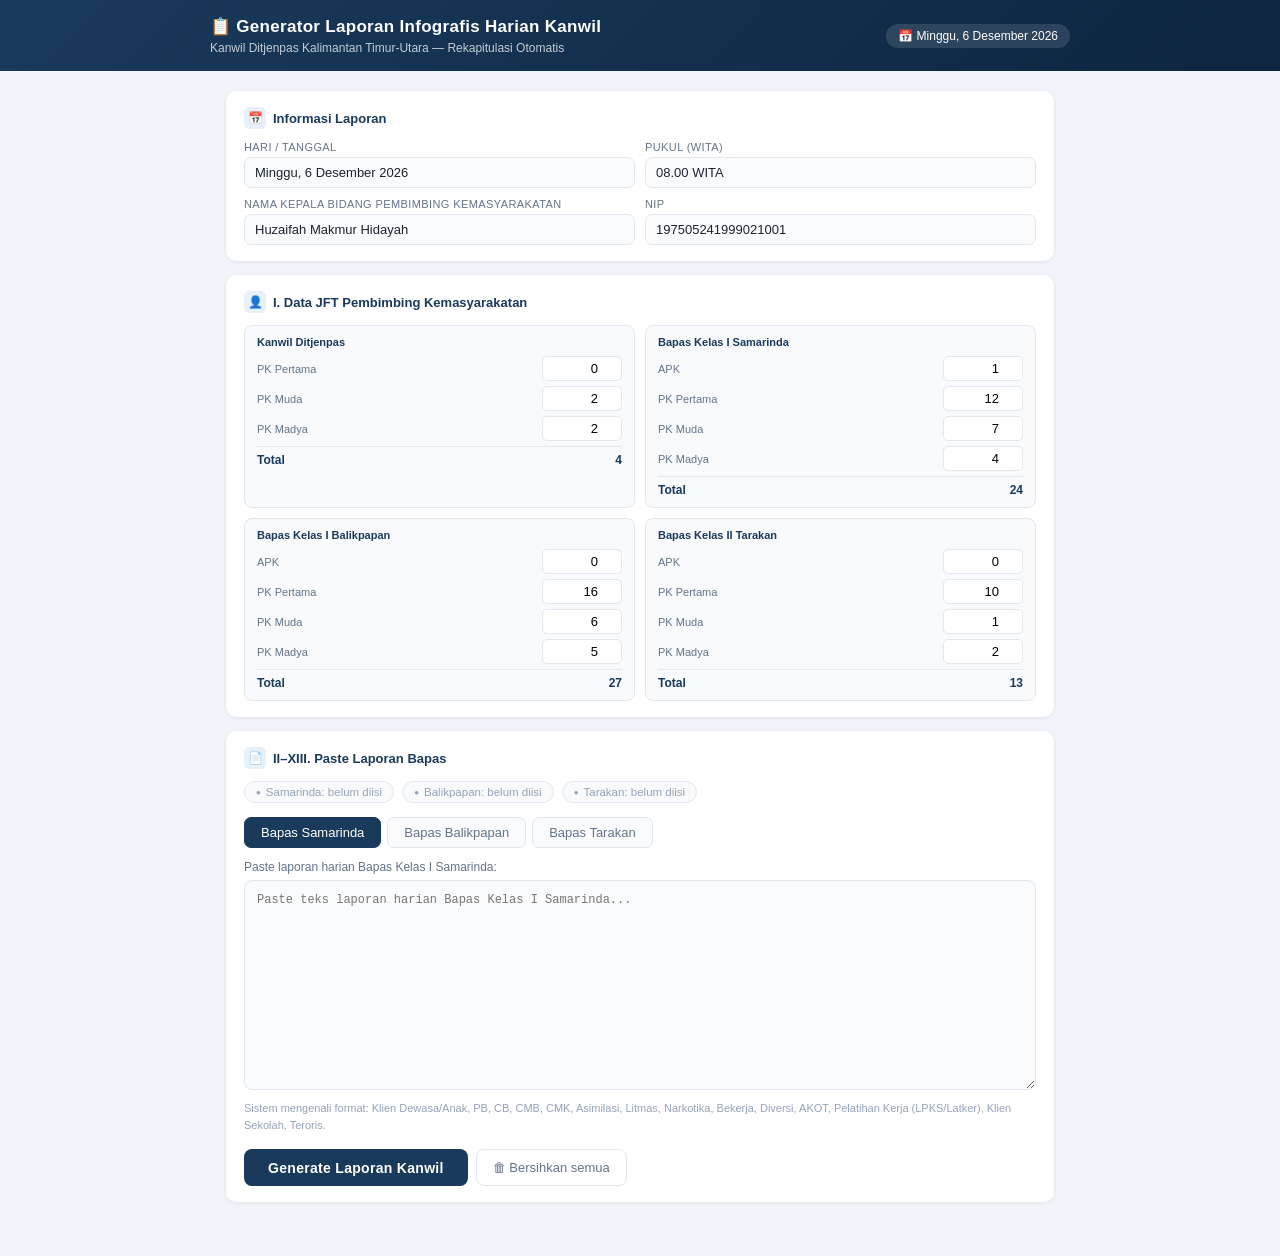
==== index.html @ f443e9ba "Update index.html" ====
<!doctype html>
<html lang="id">
  <head>
    <meta charset="UTF-8" />
    <meta name="viewport" content="width=device-width, initial-scale=1.0" />
    <title>Generator Laporan Infografis Harian Kanwil — Kaltim-Utara</title>
    <link rel="stylesheet" href="style.css" />
  </head>
  <body>
    <div class="header">
      <div class="header-inner">
        <div>
          <h1>📋 Generator Laporan Infografis Harian Kanwil</h1>
          <p>Kanwil Ditjenpas Kalimantan Timur-Utara — Rekapitulasi Otomatis</p>
        </div>
        <div class="header-date" id="header-date">📅 …</div>
      </div>
    </div>

    <div class="container">
      <!-- ===== META INFO ===== -->
      <div class="card">
        <div class="card-title">
          <span class="icon">📅</span> Informasi Laporan
        </div>
        <div class="meta-grid" style="margin-bottom: 10px">
          <div class="field">
            <label>Hari / Tanggal</label>
            <input
              type="text"
              id="meta-hari"
              value=""
              placeholder="Masukkan Hari dan Tanggal Laporan Dibuat"
            />
          </div>
          <div class="field">
            <label>Pukul (WITA)</label>
            <input
              type="text"
              id="meta-pukul"
              value="08.00 WITA"
              placeholder="Masukkan Jam Laporan Dibuat"
            />
          </div>
        </div>
        <div class="meta-grid">
          <div class="field">
            <label>Nama Kepala Bidang Pembimbing Kemasyarakatan</label>
            <input
              type="text"
              id="meta-nama"
              value="Huzaifah Makmur Hidayah"
              placeholder="Masukkan Nama Kepala Bidang Pembimbing Kemasyarakatan"
            />
          </div>
          <div class="field">
            <label>NIP</label>
            <input 
              type="text" 
              id="meta-nip" 
              value="197505241999021001" 
              placeholder="Masukkan NIP"
            />
          </div>
        </div>
      </div>

      <!-- ===== JFT PK ===== -->
      <div class="card">
        <div class="card-title">
          <span class="icon">👤</span> I. Data JFT Pembimbing Kemasyarakatan
        </div>
        <div class="jft-grid">
          <!-- Kanwil -->
          <div class="jft-unit">
            <div class="jft-unit-title">Kanwil Ditjenpas</div>
            <div class="jft-row">
              <label>PK Pertama</label
              ><input
                type="number"
                id="jft_kanwil_pertama"
                value="0"
                min="0"
                oninput="updateJftTotal('kanwil')"
              />
            </div>
            <div class="jft-row">
              <label>PK Muda</label
              ><input
                type="number"
                id="jft_kanwil_muda"
                value="2"
                min="0"
                oninput="updateJftTotal('kanwil')"
              />
            </div>
            <div class="jft-row">
              <label>PK Madya</label
              ><input
                type="number"
                id="jft_kanwil_madya"
                value="2"
                min="0"
                oninput="updateJftTotal('kanwil')"
              />
            </div>
            <div class="jft-total">
              <span>Total</span><span id="jft-kanwil-total">4</span>
            </div>
          </div>

          <!-- Samarinda -->
          <div class="jft-unit">
            <div class="jft-unit-title">Bapas Kelas I Samarinda</div>
            <div class="jft-row">
              <label>APK</label
              ><input
                type="number"
                id="jft_smr_apk"
                value="1"
                min="0"
                oninput="updateJftTotal('smr')"
              />
            </div>
            <div class="jft-row">
              <label>PK Pertama</label
              ><input
                type="number"
                id="jft_smr_pertama"
                value="12"
                min="0"
                oninput="updateJftTotal('smr')"
              />
            </div>
            <div class="jft-row">
              <label>PK Muda</label
              ><input
                type="number"
                id="jft_smr_muda"
                value="7"
                min="0"
                oninput="updateJftTotal('smr')"
              />
            </div>
            <div class="jft-row">
              <label>PK Madya</label
              ><input
                type="number"
                id="jft_smr_madya"
                value="4"
                min="0"
                oninput="updateJftTotal('smr')"
              />
            </div>
            <div class="jft-total">
              <span>Total</span><span id="jft-smr-total">24</span>
            </div>
          </div>

          <!-- Balikpapan -->
          <div class="jft-unit">
            <div class="jft-unit-title">Bapas Kelas I Balikpapan</div>
            <div class="jft-row">
              <label>APK</label
              ><input
                type="number"
                id="jft_bpp_apk"
                value="0"
                min="0"
                oninput="updateJftTotal('bpp')"
              />
            </div>
            <div class="jft-row">
              <label>PK Pertama</label
              ><input
                type="number"
                id="jft_bpp_pertama"
                value="16"
                min="0"
                oninput="updateJftTotal('bpp')"
              />
            </div>
            <div class="jft-row">
              <label>PK Muda</label
              ><input
                type="number"
                id="jft_bpp_muda"
                value="6"
                min="0"
                oninput="updateJftTotal('bpp')"
              />
            </div>
            <div class="jft-row">
              <label>PK Madya</label
              ><input
                type="number"
                id="jft_bpp_madya"
                value="5"
                min="0"
                oninput="updateJftTotal('bpp')"
              />
            </div>
            <div class="jft-total">
              <span>Total</span><span id="jft-bpp-total">27</span>
            </div>
          </div>

          <!-- Tarakan -->
          <div class="jft-unit">
            <div class="jft-unit-title">Bapas Kelas II Tarakan</div>
            <div class="jft-row">
              <label>APK</label
              ><input
                type="number"
                id="jft_trk_apk"
                value="0"
                min="0"
                oninput="updateJftTotal('trk')"
              />
            </div>
            <div class="jft-row">
              <label>PK Pertama</label
              ><input
                type="number"
                id="jft_trk_pertama"
                value="10"
                min="0"
                oninput="updateJftTotal('trk')"
              />
            </div>
            <div class="jft-row">
              <label>PK Muda</label
              ><input
                type="number"
                id="jft_trk_muda"
                value="1"
                min="0"
                oninput="updateJftTotal('trk')"
              />
            </div>
            <div class="jft-row">
              <label>PK Madya</label
              ><input
                type="number"
                id="jft_trk_madya"
                value="2"
                min="0"
                oninput="updateJftTotal('trk')"
              />
            </div>
            <div class="jft-total">
              <span>Total</span><span id="jft-trk-total">13</span>
            </div>
          </div>
        </div>
      </div>

      <!-- ===== INPUT LAPORAN BAPAS ===== -->
      <div class="card">
        <div class="card-title">
          <span class="icon">📄</span> II–XIII. Paste Laporan Bapas
        </div>

        <div class="status-row">
          <span class="badge" id="badge-smr">Samarinda: belum diisi</span>
          <span class="badge" id="badge-bpp">Balikpapan: belum diisi</span>
          <span class="badge" id="badge-trk">Tarakan: belum diisi</span>
        </div>

        <div class="tabs">
          <button
            type="button"
            class="tab active"
            onclick="switchTab('smr', this)"
          >
            Bapas Samarinda
          </button>
          <button type="button" class="tab" onclick="switchTab('bpp', this)">
            Bapas Balikpapan
          </button>
          <button type="button" class="tab" onclick="switchTab('trk', this)">
            Bapas Tarakan
          </button>
        </div>

        <!-- Panel Samarinda -->
        <div id="panel-smr" class="panel active">
          <label class="textarea-label"
            >Paste laporan harian Bapas Kelas I Samarinda:</label
          >
          <textarea
            id="txt-smr"
            placeholder="Paste teks laporan harian Bapas Kelas I Samarinda..."
            oninput="
              updateBadge('smr');
              livePreview('smr');
            "
          ></textarea>
          <p class="hint">
            Sistem mengenali format: Klien Dewasa/Anak, PB, CB, CMB, CMK,
            Asimilasi, Litmas, Narkotika, Bekerja, Diversi, AKOT, Pelatihan
            Kerja (LPKS/Latker), Klien Sekolah, Teroris.
          </p>
          <div class="parse-preview" id="prev-smr">
            <div class="parse-title">Hasil Parse Otomatis ✓</div>
            <div class="parse-grid" id="prev-smr-grid"></div>
          </div>
        </div>

        <!-- Panel Balikpapan -->
        <div id="panel-bpp" class="panel">
          <label class="textarea-label"
            >Paste laporan harian Bapas Kelas I Balikpapan:</label
          >
          <textarea
            id="txt-bpp"
            placeholder="Paste teks laporan harian Bapas Kelas I Balikpapan..."
            oninput="
              updateBadge('bpp');
              livePreview('bpp');
            "
          ></textarea>
          <p class="hint">
            Sistem mengenali format: Klien Dewasa/Anak, PB, CB, CMB, CMK,
            Asimilasi, Litmas, Narkotika, Bekerja, Diversi, AKOT, Pelatihan
            Kerja (LPKS/Latker), Klien Sekolah, Teroris.
          </p>
          <div class="parse-preview" id="prev-bpp">
            <div class="parse-title">Hasil Parse Otomatis ✓</div>
            <div class="parse-grid" id="prev-bpp-grid"></div>
          </div>
        </div>

        <!-- Panel Tarakan -->
        <div id="panel-trk" class="panel">
          <label class="textarea-label"
            >Paste laporan harian Bapas Kelas II Tarakan:</label
          >
          <textarea
            id="txt-trk"
            placeholder="Paste teks laporan harian Bapas Kelas II Tarakan..."
            oninput="
              updateBadge('trk');
              livePreview('trk');
            "
          ></textarea>
          <p class="hint">
            Sistem mengenali format: Klien Dewasa/Anak, PB, CB, CMB, CMK,
            Asimilasi, Litmas, Narkotika, Bekerja, Diversi, AKOT, Pelatihan
            Kerja (LPKS/Latker), Klien Sekolah, Teroris.
          </p>
          <div class="parse-preview" id="prev-trk">
            <div class="parse-title">Hasil Parse Otomatis ✓</div>
            <div class="parse-grid" id="prev-trk-grid"></div>
          </div>
        </div>

        <div class="err" id="err-msg"></div>

        <div class="btn-row" style="margin-top: 16px">
          <button type="button" class="btn-gen" onclick="generateLaporan()">
            Generate Laporan Kanwil
          </button>
          <button type="button" class="btn-clear" onclick="clearAll()">
            🗑 Bersihkan semua
          </button>
        </div>
      </div>

      <!-- ===== HASIL ===== -->
      <div class="result-wrap" id="result-area" style="display: none">
        <div class="result-card">
          <div class="result-header">
            <span class="result-label"
              >📋 Hasil Rekapitulasi Laporan Kanwil</span
            >
            <button type="button" class="btn-copy" onclick="copyResult()">
              📋 Salin teks
            </button>
          </div>
          <div class="result-body">
            <pre id="result-text"></pre>
          </div>
        </div>
      </div>
    </div>
    <!-- /container -->

    <script src="app.js"></script>
  </body>
</html>
---- style.css ----
/* ============================================================
   Generator Laporan Harian Kanwil — Kaltim-Utara
   Versi: HTML Murni (tanpa PHP / server)
   ============================================================ */

*, *::before, *::after {
  box-sizing: border-box;
  margin: 0;
  padding: 0;
}

body {
  font-family: 'Segoe UI', Tahoma, Geneva, Verdana, sans-serif;
  background: #f0f4f8;
  color: #1a2332;
  min-height: 100vh;
}

/* ---- HEADER ---- */
.header {
  background: linear-gradient(135deg, #1a3a5c 0%, #0d2540 100%);
  color: white;
  padding: 16px 24px;
}
.header-inner {
  max-width: 860px;
  margin: 0 auto;
  display: flex;
  align-items: center;
  justify-content: space-between;
  gap: 12px;
  flex-wrap: wrap;
}
.header h1 {
  font-size: 17px;
  font-weight: 600;
  letter-spacing: 0.3px;
}
.header p {
  font-size: 12px;
  opacity: 0.75;
  margin-top: 4px;
}
.header-date {
  font-size: 12px;
  background: rgba(255,255,255,0.12);
  padding: 5px 12px;
  border-radius: 20px;
  white-space: nowrap;
}

/* ---- CONTAINER ---- */
.container {
  max-width: 860px;
  margin: 0 auto;
  padding: 20px 16px 40px;
}

/* ---- CARDS ---- */
.card {
  background: white;
  border-radius: 10px;
  padding: 16px 18px;
  margin-bottom: 14px;
  box-shadow: 0 1px 4px rgba(0,0,0,0.07);
}
.card-title {
  font-size: 13px;
  font-weight: 600;
  color: #1a3a5c;
  margin-bottom: 12px;
  display: flex;
  align-items: center;
  gap: 7px;
}
.card-title .icon {
  width: 22px;
  height: 22px;
  background: #e8f0fa;
  border-radius: 5px;
  display: flex;
  align-items: center;
  justify-content: center;
  font-size: 12px;
}

/* ---- META GRIDS ---- */
.meta-grid {
  display: grid;
  grid-template-columns: 1fr 1fr;
  gap: 10px;
}
@media (max-width: 600px) {
  .meta-grid { grid-template-columns: 1fr; }
}
.field label {
  font-size: 11px;
  color: #64748b;
  display: block;
  margin-bottom: 4px;
  font-weight: 500;
  text-transform: uppercase;
  letter-spacing: 0.4px;
}
.field input,
.field select {
  width: 100%;
  padding: 7px 10px;
  font-size: 13px;
  border: 1.5px solid #e2e8f0;
  border-radius: 7px;
  background: #fafbfc;
  color: #1a2332;
  transition: border-color 0.15s;
}
.field input:focus,
.field select:focus {
  outline: none;
  border-color: #2563eb;
  background: white;
}

/* ---- JFT SECTION ---- */
.jft-grid {
  display: grid;
  grid-template-columns: 1fr 1fr;
  gap: 10px;
}
@media (max-width: 600px) {
  .jft-grid { grid-template-columns: 1fr; }
}
.jft-unit {
  background: #f8fafc;
  border: 1px solid #e2e8f0;
  border-radius: 8px;
  padding: 10px 12px;
}
.jft-unit-title {
  font-size: 11px;
  font-weight: 600;
  color: #1a3a5c;
  margin-bottom: 8px;
}
.jft-row {
  display: grid;
  grid-template-columns: 1fr 80px;
  align-items: center;
  margin-bottom: 5px;
}
.jft-row label {
  font-size: 11px;
  color: #64748b;
}
.jft-row input {
  padding: 4px 8px;
  font-size: 13px;
  border: 1px solid #e2e8f0;
  border-radius: 5px;
  text-align: right;
  width: 100%;
  background: white;
}
.jft-row input:focus {
  outline: none;
  border-color: #2563eb;
}
.jft-total {
  font-size: 12px;
  font-weight: 600;
  color: #1a3a5c;
  padding-top: 6px;
  border-top: 1px solid #e2e8f0;
  margin-top: 4px;
  display: flex;
  justify-content: space-between;
}

/* ---- TABS ---- */
.tabs {
  display: flex;
  gap: 6px;
  margin-bottom: 12px;
  flex-wrap: wrap;
}
.tab {
  padding: 7px 16px;
  border-radius: 7px;
  border: 1.5px solid #e2e8f0;
  background: #fafbfc;
  color: #64748b;
  font-size: 13px;
  font-weight: 500;
  cursor: pointer;
  transition: all 0.15s;
}
.tab:hover {
  border-color: #93c5fd;
  color: #2563eb;
}
.tab.active {
  background: #1a3a5c;
  color: white;
  border-color: #1a3a5c;
}

/* ---- STATUS BADGES ---- */
.status-row {
  display: flex;
  gap: 8px;
  flex-wrap: wrap;
  margin-bottom: 14px;
}
.badge {
  font-size: 11.5px;
  padding: 4px 11px;
  border-radius: 20px;
  border: 1.5px solid #e2e8f0;
  color: #94a3b8;
  background: #f8fafc;
  font-weight: 500;
  display: flex;
  align-items: center;
  gap: 5px;
}
.badge::before { content: '●'; font-size: 8px; }
.badge.ok {
  background: #f0fdf4;
  border-color: #86efac;
  color: #15803d;
}
.badge.ok::before { color: #22c55e; }

/* ---- PANEL & TEXTAREA ---- */
.panel { display: none; }
.panel.active { display: block; }

.textarea-label {
  font-size: 12px;
  color: #64748b;
  margin-bottom: 6px;
  display: block;
}
textarea {
  width: 100%;
  height: 210px;
  padding: 10px 12px;
  font-size: 12px;
  font-family: 'Courier New', monospace;
  border: 1.5px solid #e2e8f0;
  border-radius: 8px;
  background: #fafbfc;
  color: #1a2332;
  resize: vertical;
  line-height: 1.6;
  transition: border-color 0.15s;
}
textarea:focus {
  outline: none;
  border-color: #2563eb;
  background: white;
}
.hint {
  font-size: 11px;
  color: #94a3b8;
  margin-top: 6px;
  line-height: 1.5;
}

/* ---- PARSE PREVIEW ---- */
.parse-preview {
  margin-top: 10px;
  background: #f8fafc;
  border: 1px solid #e2e8f0;
  border-radius: 8px;
  padding: 10px 12px;
  display: none;
}
.parse-preview.show { display: block; }
.parse-title {
  font-size: 11px;
  font-weight: 600;
  color: #64748b;
  text-transform: uppercase;
  letter-spacing: 0.5px;
  margin-bottom: 8px;
}
.parse-grid {
  display: grid;
  grid-template-columns: repeat(auto-fill, minmax(130px, 1fr));
  gap: 5px;
}
.parse-item {
  background: white;
  border: 1px solid #e2e8f0;
  border-radius: 5px;
  padding: 5px 8px;
}
.parse-item .key { font-size: 10px; color: #94a3b8; }
.parse-item .val { font-size: 13px; font-weight: 600; color: #1a3a5c; }
.parse-item.found .val { color: #15803d; }
.parse-item.zero  .val { color: #94a3b8; }

/* ---- BUTTONS ---- */
.btn-row {
  display: flex;
  gap: 8px;
  flex-wrap: wrap;
}
.btn-gen {
  padding: 10px 24px;
  background: #1a3a5c;
  color: white;
  border: none;
  border-radius: 8px;
  font-size: 14px;
  font-weight: 600;
  cursor: pointer;
  transition: background 0.15s;
  letter-spacing: 0.3px;
}
.btn-gen:hover { background: #0d2540; }

.btn-clear {
  padding: 10px 16px;
  background: transparent;
  color: #64748b;
  border: 1.5px solid #e2e8f0;
  border-radius: 8px;
  font-size: 13px;
  cursor: pointer;
  transition: all 0.15s;
}
.btn-clear:hover { border-color: #94a3b8; color: #334155; }

.btn-copy {
  padding: 7px 16px;
  background: #15803d;
  color: white;
  border: none;
  border-radius: 7px;
  font-size: 13px;
  font-weight: 500;
  cursor: pointer;
  transition: background 0.15s;
}
.btn-copy:hover { background: #166534; }

/* ---- ERROR ---- */
.err {
  background: #fef2f2;
  border: 1px solid #fca5a5;
  color: #b91c1c;
  padding: 10px 14px;
  border-radius: 8px;
  font-size: 13px;
  margin-top: 10px;
  display: none;
}

/* ---- RESULT ---- */
.result-wrap { margin-top: 16px; }
.result-card {
  background: white;
  border-radius: 10px;
  box-shadow: 0 1px 4px rgba(0,0,0,0.07);
  overflow: hidden;
}
.result-header {
  display: flex;
  align-items: center;
  justify-content: space-between;
  padding: 12px 16px;
  background: #1a3a5c;
}
.result-label {
  font-size: 13px;
  font-weight: 600;
  color: white;
}
.result-body { padding: 16px; }
pre {
  font-size: 12.5px;
  font-family: 'Courier New', monospace;
  color: #1a2332;
  white-space: pre-wrap;
  word-break: break-word;
  line-height: 1.8;
}
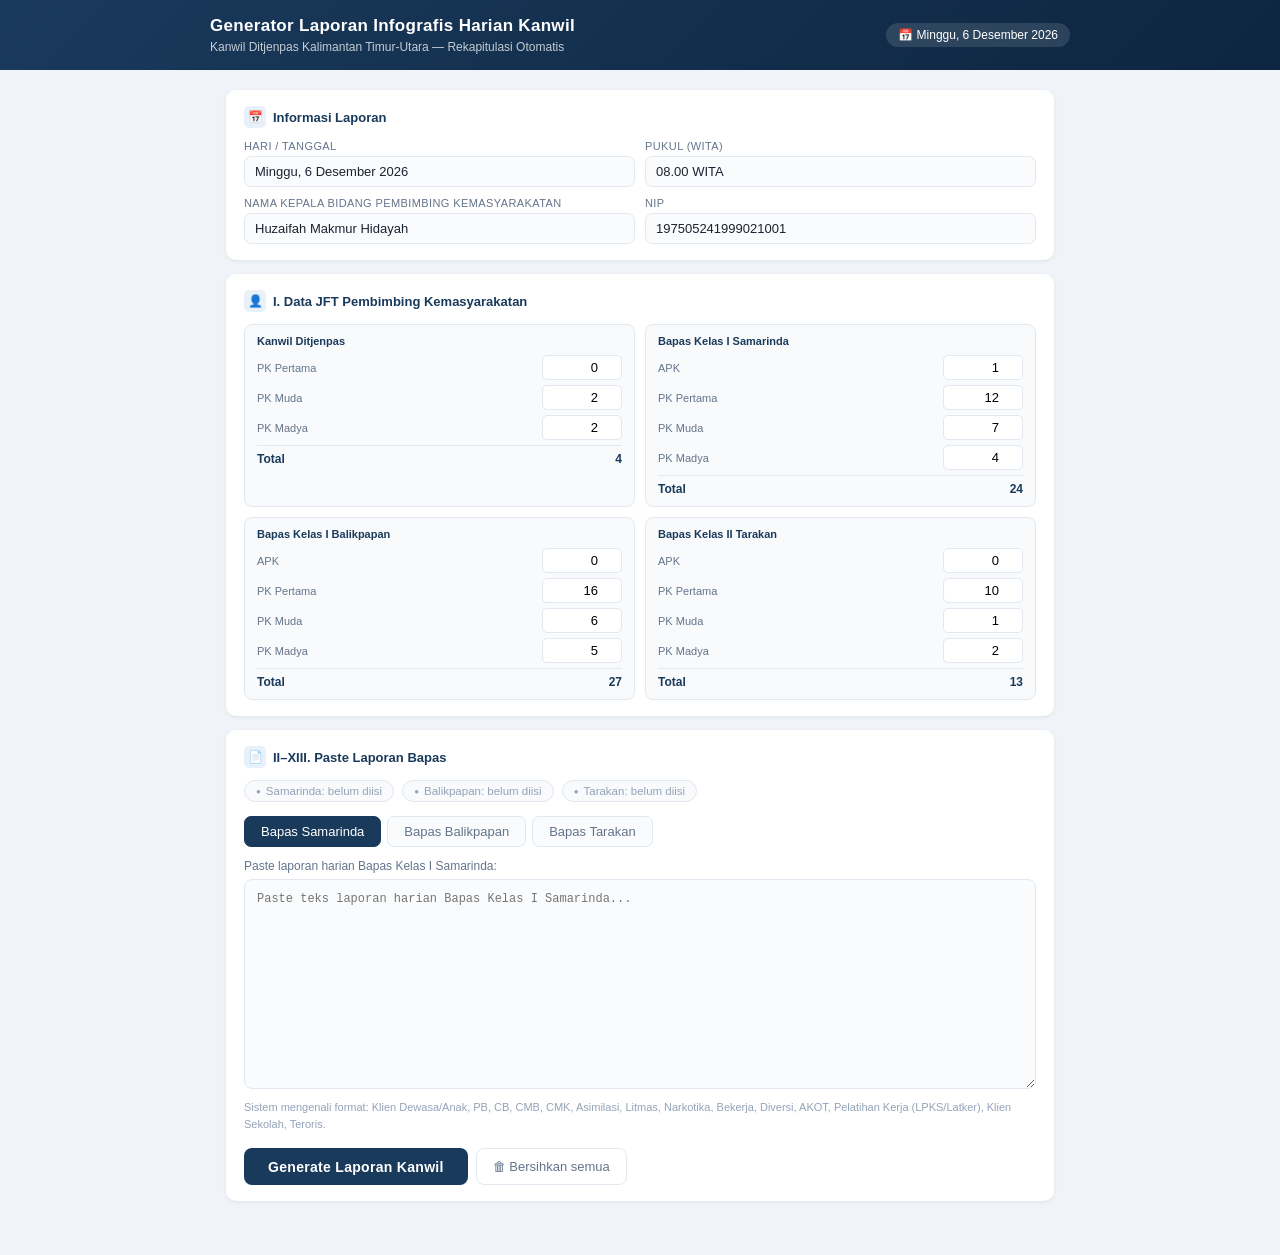
==== commit cddf35f4: "Update index.html" ====
--- a/index.html
+++ b/index.html
@@ -10,7 +10,7 @@
     <div class="header">
       <div class="header-inner">
         <div>
-          <h1>📋 Generator Laporan Infografis Harian Kanwil</h1>
+          <h1>Generator Laporan Infografis Harian Kanwil</h1>
           <p>Kanwil Ditjenpas Kalimantan Timur-Utara — Rekapitulasi Otomatis</p>
         </div>
         <div class="header-date" id="header-date">📅 …</div>
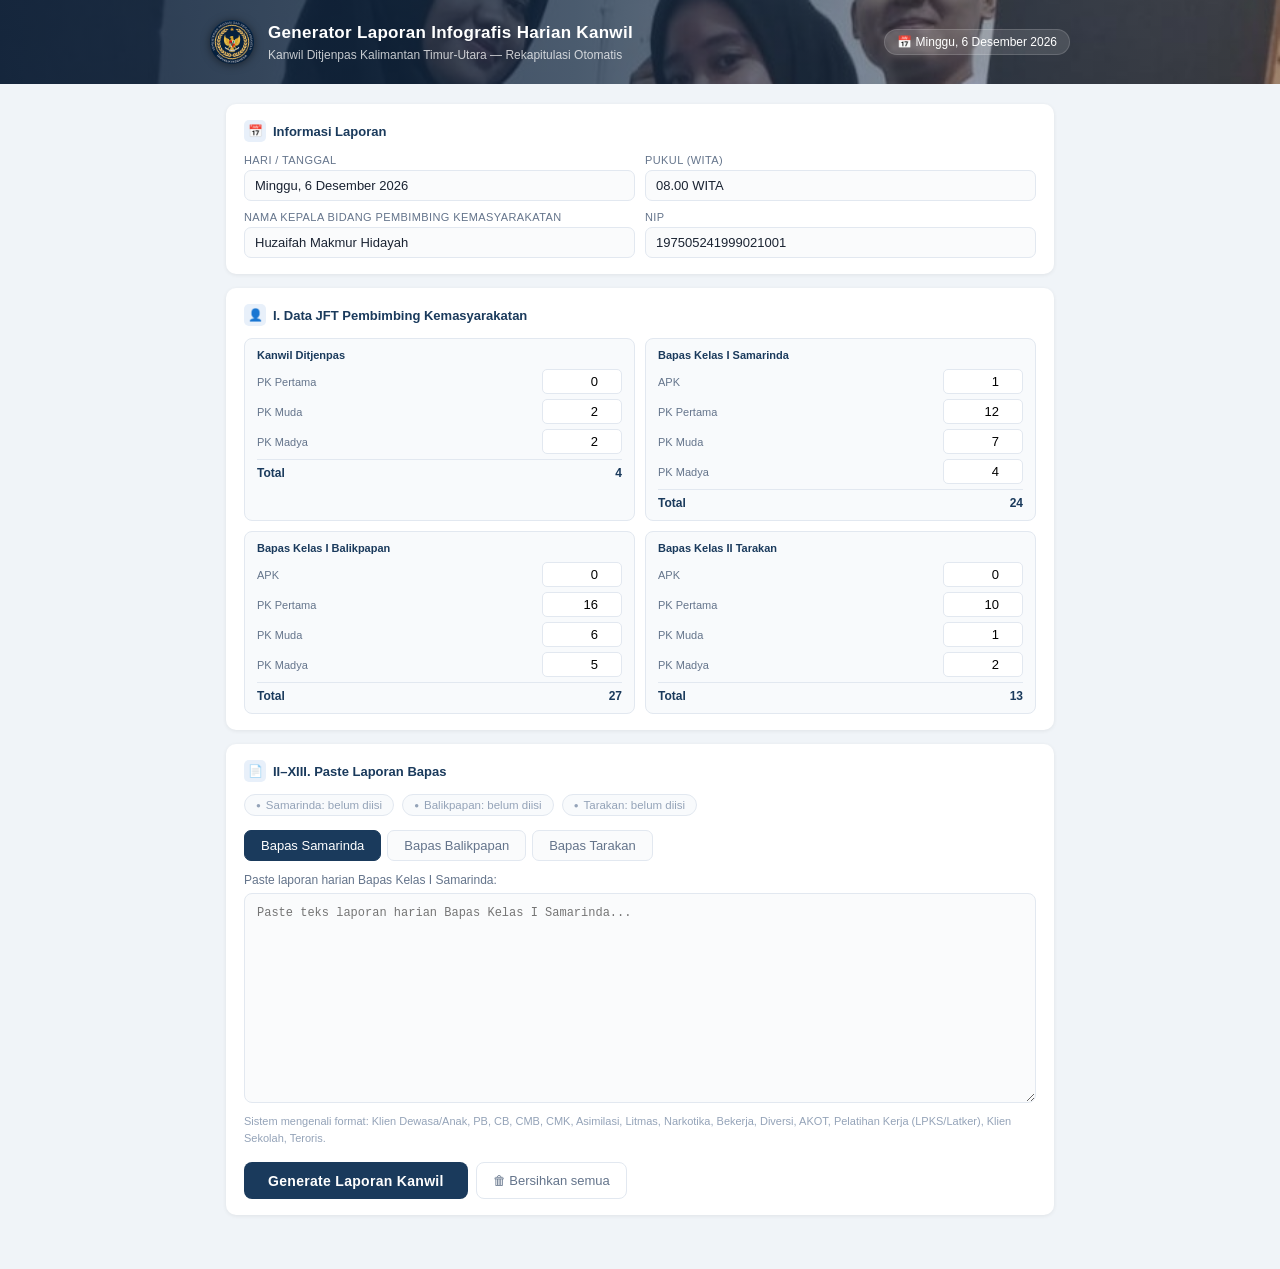
==== commit c918ef14: "Add files via upload" ====
--- a/index.html
+++ b/index.html
@@ -5,13 +5,48 @@
     <meta name="viewport" content="width=device-width, initial-scale=1.0" />
     <title>Generator Laporan Infografis Harian Kanwil — Kaltim-Utara</title>
     <link rel="stylesheet" href="style.css" />
+
+    <!-- ============================================================
+       KONFIGURASI GAMBAR — UBAH DI SINI
+       Letakkan file gambar di folder yang sama dengan index.html
+       ============================================================ -->
+    <script>
+      var CONFIG = {
+        LOGO: "logo.png", // ganti nama file logo
+        FOTO_KANTOR: "foto_kantor.jpg", // ganti nama file foto kantor
+      };
+
+      // Inject otomatis ke CSS — tidak perlu ubah bagian lain
+      document.addEventListener("DOMContentLoaded", function () {
+        document.documentElement.style.setProperty(
+          "--header-bg-image",
+          "url('" + CONFIG.FOTO_KANTOR + "')",
+        );
+        var logoEl = document.getElementById("header-logo");
+        if (logoEl) logoEl.src = CONFIG.LOGO;
+      });
+    </script>
   </head>
   <body>
     <div class="header">
+      <!-- Background foto kantor — atur opacity di style.css variabel --header-bg-opacity -->
+      <div class="header-bg"></div>
       <div class="header-inner">
-        <div>
-          <h1>Generator Laporan Infografis Harian Kanwil</h1>
-          <p>Kanwil Ditjenpas Kalimantan Timur-Utara — Rekapitulasi Otomatis</p>
+        <div class="header-logo-wrap">
+          <div class="logo-container">
+            <img
+              src="logo.png"
+              alt="Logo Kementerian Imigrasi dan Pemasyarakatan"
+              class="logo-img"
+              id="header-logo"
+            />
+          </div>
+          <div class="header-text">
+            <h1>Generator Laporan Infografis Harian Kanwil</h1>
+            <p>
+              Kanwil Ditjenpas Kalimantan Timur-Utara — Rekapitulasi Otomatis
+            </p>
+          </div>
         </div>
         <div class="header-date" id="header-date">📅 …</div>
       </div>
@@ -55,10 +90,10 @@
           </div>
           <div class="field">
             <label>NIP</label>
-            <input 
-              type="text" 
-              id="meta-nip" 
-              value="197505241999021001" 
+            <input
+              type="text"
+              id="meta-nip"
+              value="197505241999021001"
               placeholder="Masukkan NIP"
             />
           </div>
--- a/style.css
+++ b/style.css
@@ -3,26 +3,68 @@
    Versi: HTML Murni (tanpa PHP / server)
    ============================================================ */
 
-*, *::before, *::after {
+*,
+*::before,
+*::after {
   box-sizing: border-box;
   margin: 0;
   padding: 0;
 }
 
 body {
-  font-family: 'Segoe UI', Tahoma, Geneva, Verdana, sans-serif;
+  font-family: "Segoe UI", Tahoma, Geneva, Verdana, sans-serif;
   background: #f0f4f8;
   color: #1a2332;
   min-height: 100vh;
 }
 
+/* ============================================================
+   PENGATURAN OPACITY BACKGROUND FOTO KANTOR
+   Ubah nilai di bawah ini sesuai keinginan (0.0 = transparan, 1.0 = penuh)
+   ============================================================ */
+:root {
+  --header-bg-opacity: 0.15; /* <-- UBAH DI SINI untuk atur opacity foto */
+}
+
 /* ---- HEADER ---- */
 .header {
+  position: relative;
   background: linear-gradient(135deg, #1a3a5c 0%, #0d2540 100%);
   color: white;
-  padding: 16px 24px;
-}
+  padding: 20px 24px;
+  overflow: hidden;
+}
+
+/* Background foto kantor — opacity dikontrol via --header-bg-opacity */
+.header-bg {
+  position: absolute;
+  inset: 0;
+  background-image: var(--header-bg-image);
+  background-size: cover;
+  background-position: right center;
+  opacity: 50 (--header-bg-opacity);
+  z-index: 0;
+  pointer-events: none;
+}
+
+/* Overlay gradient agar teks tetap terbaca */
+.header::after {
+  content: "";
+  position: absolute;
+  inset: 0;
+  background: linear-gradient(
+    90deg,
+    rgba(10, 30, 55, 0.88) 0%,
+    rgba(13, 37, 64, 0.7) 45%,
+    rgba(13, 37, 64, 0.2) 100%
+  );
+  z-index: 1;
+  pointer-events: none;
+}
+
 .header-inner {
+  position: relative;
+  z-index: 2;
   max-width: 860px;
   margin: 0 auto;
   display: flex;
@@ -31,22 +73,50 @@
   gap: 12px;
   flex-wrap: wrap;
 }
-.header h1 {
+
+/* Logo + teks wrapper */
+.header-logo-wrap {
+  display: flex;
+  align-items: center;
+  gap: 14px;
+}
+
+.logo-container {
+  position: relative;
+  z-index: 2;
+  flex-shrink: 0;
+}
+
+.logo-img {
+  width: 44px;
+  height: 44px;
+  object-fit: contain;
+  display: block;
+  filter: drop-shadow(0 1px 4px rgba(0, 0, 0, 0.5));
+}
+
+.header-text h1 {
   font-size: 17px;
   font-weight: 600;
   letter-spacing: 0.3px;
-}
-.header p {
+  line-height: 1.3;
+}
+
+.header-text p {
   font-size: 12px;
   opacity: 0.75;
   margin-top: 4px;
 }
+
 .header-date {
-  font-size: 12px;
-  background: rgba(255,255,255,0.12);
+  position: relative;
+  z-index: 2;
+  font-size: 12px;
+  background: rgba(255, 255, 255, 0.12);
   padding: 5px 12px;
   border-radius: 20px;
   white-space: nowrap;
+  border: 1px solid rgba(255, 255, 255, 0.15);
 }
 
 /* ---- CONTAINER ---- */
@@ -62,7 +132,7 @@
   border-radius: 10px;
   padding: 16px 18px;
   margin-bottom: 14px;
-  box-shadow: 0 1px 4px rgba(0,0,0,0.07);
+  box-shadow: 0 1px 4px rgba(0, 0, 0, 0.07);
 }
 .card-title {
   font-size: 13px;
@@ -91,7 +161,9 @@
   gap: 10px;
 }
 @media (max-width: 600px) {
-  .meta-grid { grid-template-columns: 1fr; }
+  .meta-grid {
+    grid-template-columns: 1fr;
+  }
 }
 .field label {
   font-size: 11px;
@@ -127,7 +199,9 @@
   gap: 10px;
 }
 @media (max-width: 600px) {
-  .jft-grid { grid-template-columns: 1fr; }
+  .jft-grid {
+    grid-template-columns: 1fr;
+  }
 }
 .jft-unit {
   background: #f8fafc;
@@ -222,17 +296,26 @@
   align-items: center;
   gap: 5px;
 }
-.badge::before { content: '●'; font-size: 8px; }
+.badge::before {
+  content: "●";
+  font-size: 8px;
+}
 .badge.ok {
   background: #f0fdf4;
   border-color: #86efac;
   color: #15803d;
 }
-.badge.ok::before { color: #22c55e; }
+.badge.ok::before {
+  color: #22c55e;
+}
 
 /* ---- PANEL & TEXTAREA ---- */
-.panel { display: none; }
-.panel.active { display: block; }
+.panel {
+  display: none;
+}
+.panel.active {
+  display: block;
+}
 
 .textarea-label {
   font-size: 12px;
@@ -245,7 +328,7 @@
   height: 210px;
   padding: 10px 12px;
   font-size: 12px;
-  font-family: 'Courier New', monospace;
+  font-family: "Courier New", monospace;
   border: 1.5px solid #e2e8f0;
   border-radius: 8px;
   background: #fafbfc;
@@ -275,7 +358,9 @@
   padding: 10px 12px;
   display: none;
 }
-.parse-preview.show { display: block; }
+.parse-preview.show {
+  display: block;
+}
 .parse-title {
   font-size: 11px;
   font-weight: 600;
@@ -295,10 +380,21 @@
   border-radius: 5px;
   padding: 5px 8px;
 }
-.parse-item .key { font-size: 10px; color: #94a3b8; }
-.parse-item .val { font-size: 13px; font-weight: 600; color: #1a3a5c; }
-.parse-item.found .val { color: #15803d; }
-.parse-item.zero  .val { color: #94a3b8; }
+.parse-item .key {
+  font-size: 10px;
+  color: #94a3b8;
+}
+.parse-item .val {
+  font-size: 13px;
+  font-weight: 600;
+  color: #1a3a5c;
+}
+.parse-item.found .val {
+  color: #15803d;
+}
+.parse-item.zero .val {
+  color: #94a3b8;
+}
 
 /* ---- BUTTONS ---- */
 .btn-row {
@@ -318,7 +414,9 @@
   transition: background 0.15s;
   letter-spacing: 0.3px;
 }
-.btn-gen:hover { background: #0d2540; }
+.btn-gen:hover {
+  background: #0d2540;
+}
 
 .btn-clear {
   padding: 10px 16px;
@@ -330,7 +428,10 @@
   cursor: pointer;
   transition: all 0.15s;
 }
-.btn-clear:hover { border-color: #94a3b8; color: #334155; }
+.btn-clear:hover {
+  border-color: #94a3b8;
+  color: #334155;
+}
 
 .btn-copy {
   padding: 7px 16px;
@@ -343,7 +444,9 @@
   cursor: pointer;
   transition: background 0.15s;
 }
-.btn-copy:hover { background: #166534; }
+.btn-copy:hover {
+  background: #166534;
+}
 
 /* ---- ERROR ---- */
 .err {
@@ -358,11 +461,13 @@
 }
 
 /* ---- RESULT ---- */
-.result-wrap { margin-top: 16px; }
+.result-wrap {
+  margin-top: 16px;
+}
 .result-card {
   background: white;
   border-radius: 10px;
-  box-shadow: 0 1px 4px rgba(0,0,0,0.07);
+  box-shadow: 0 1px 4px rgba(0, 0, 0, 0.07);
   overflow: hidden;
 }
 .result-header {
@@ -377,10 +482,12 @@
   font-weight: 600;
   color: white;
 }
-.result-body { padding: 16px; }
+.result-body {
+  padding: 16px;
+}
 pre {
   font-size: 12.5px;
-  font-family: 'Courier New', monospace;
+  font-family: "Courier New", monospace;
   color: #1a2332;
   white-space: pre-wrap;
   word-break: break-word;
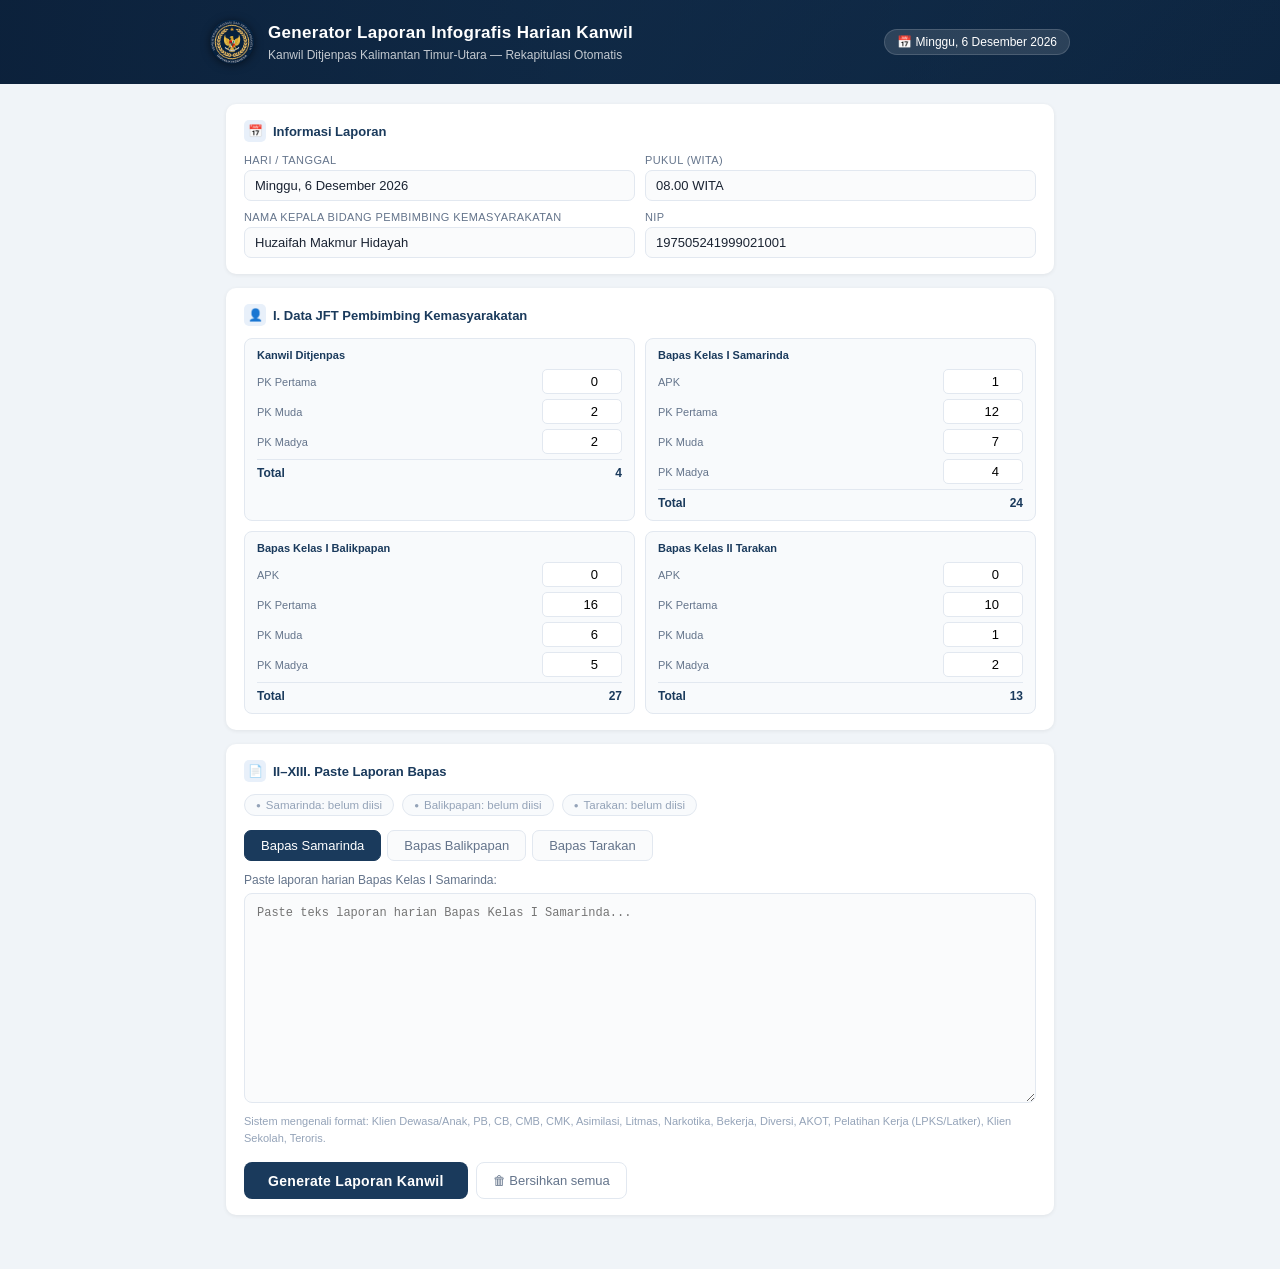
==== commit d6637a13: "Update index.html" ====
--- a/index.html
+++ b/index.html
@@ -13,7 +13,7 @@
     <script>
       var CONFIG = {
         LOGO: "logo.png", // ganti nama file logo
-        FOTO_KANTOR: "foto_kantor.jpg", // ganti nama file foto kantor
+        FOTO_KANTOR: "kanwil.jpg", // ganti nama file foto kantor
       };
 
       // Inject otomatis ke CSS — tidak perlu ubah bagian lain
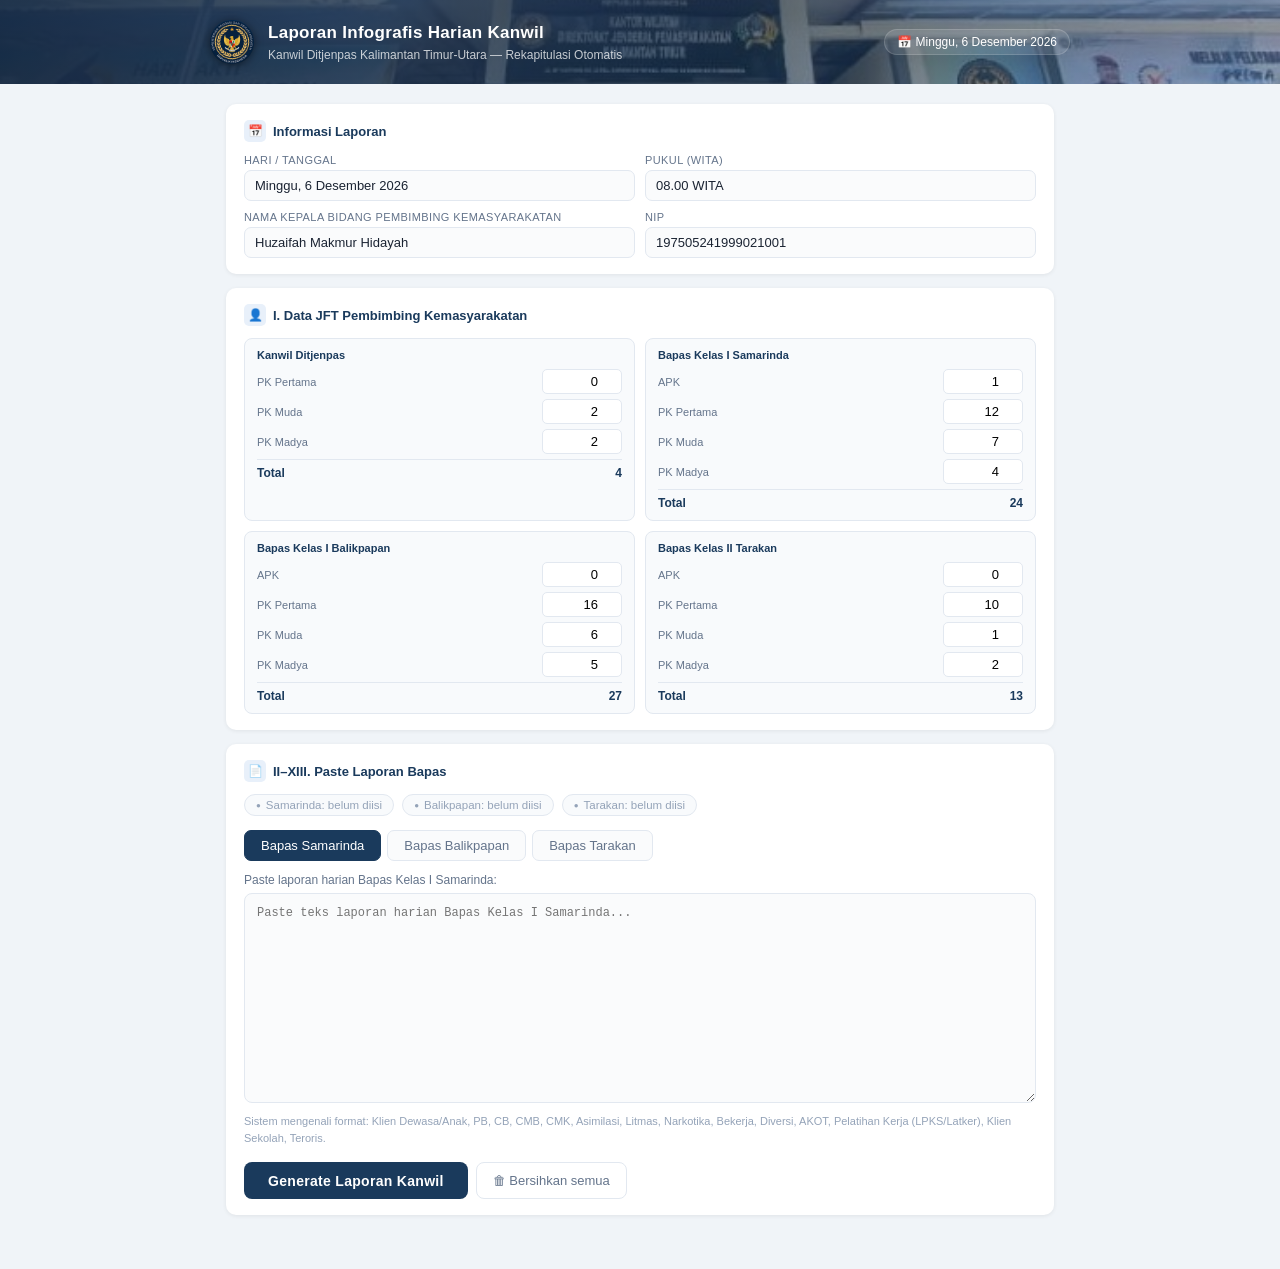
==== commit 2e2f905c: "Update index.html" ====
--- a/index.html
+++ b/index.html
@@ -3,7 +3,7 @@
   <head>
     <meta charset="UTF-8" />
     <meta name="viewport" content="width=device-width, initial-scale=1.0" />
-    <title>Generator Laporan Infografis Harian Kanwil — Kaltim-Utara</title>
+    <title>Laporan Infografis Harian Kanwil — Kaltim-Utara</title>
     <link rel="stylesheet" href="style.css" />
 
     <!-- ============================================================
@@ -42,7 +42,7 @@
             />
           </div>
           <div class="header-text">
-            <h1>Generator Laporan Infografis Harian Kanwil</h1>
+            <h1>Laporan Infografis Harian Kanwil</h1>
             <p>
               Kanwil Ditjenpas Kalimantan Timur-Utara — Rekapitulasi Otomatis
             </p>
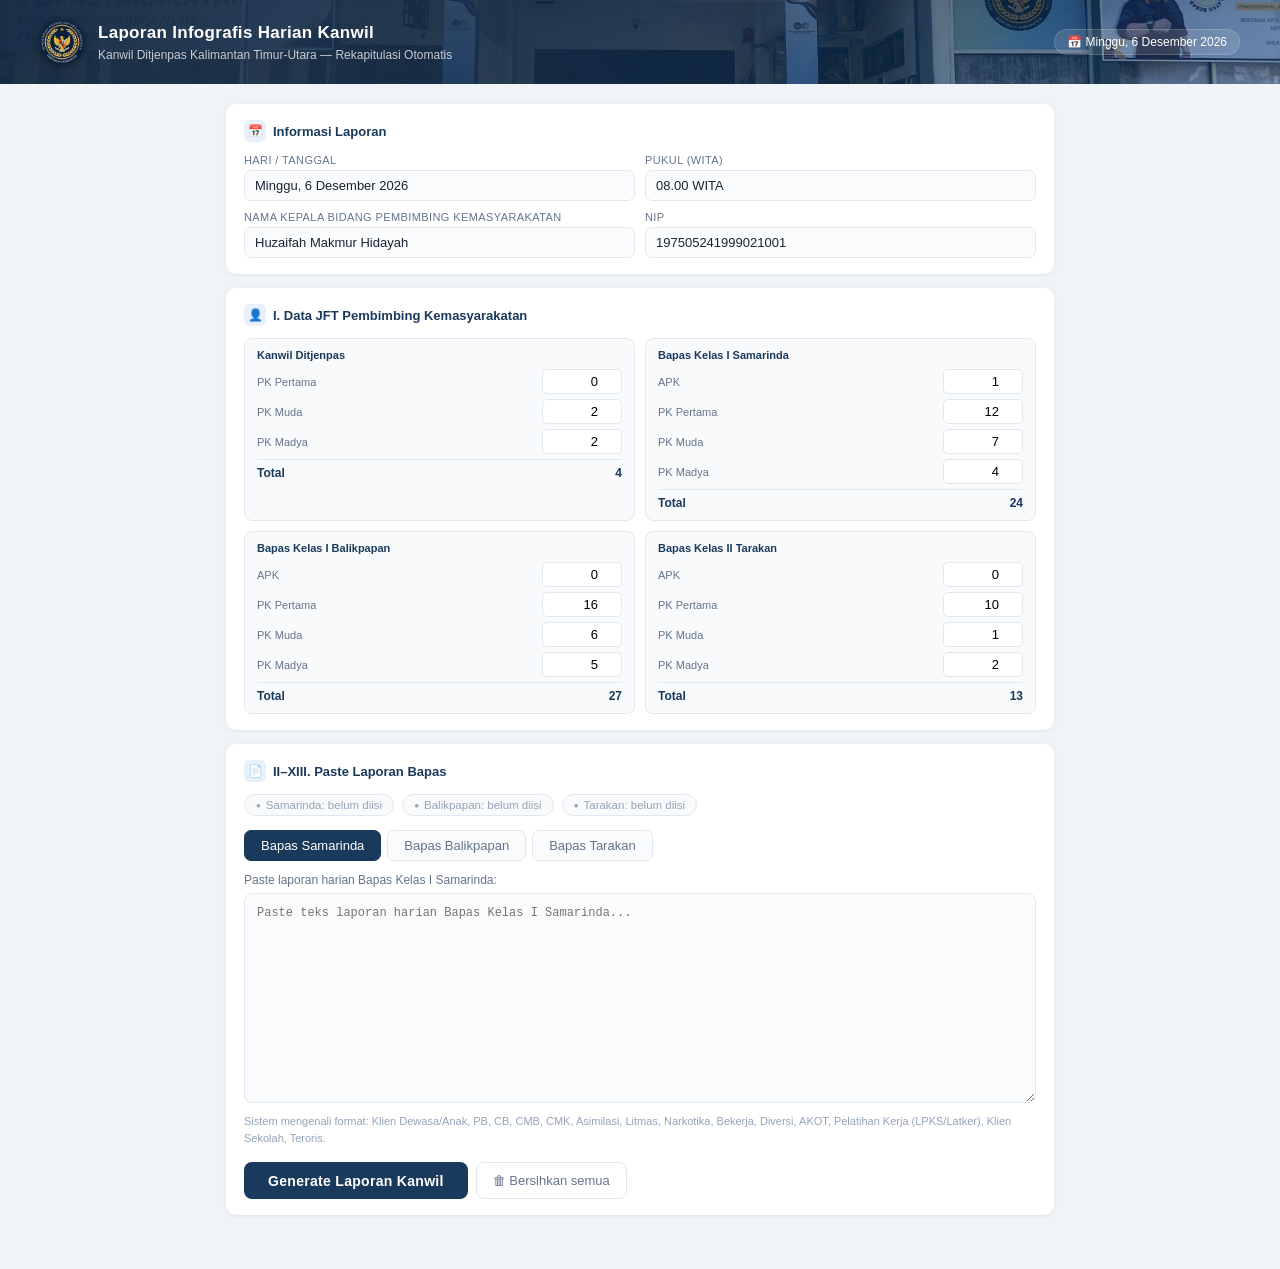
==== commit 52c591b1: "Rename index (2).html to index.html" ====
--- a/index.html
+++ b/index.html
@@ -13,7 +13,7 @@
     <script>
       var CONFIG = {
         LOGO: "logo.png", // ganti nama file logo
-        FOTO_KANTOR: "kanwil.jpg", // ganti nama file foto kantor
+        FOTO_KANTOR: "foto_kanwil.jpg", // ganti nama file foto kantor
       };
 
       // Inject otomatis ke CSS — tidak perlu ubah bagian lain
--- a/style.css
+++ b/style.css
@@ -31,7 +31,7 @@
   position: relative;
   background: linear-gradient(135deg, #1a3a5c 0%, #0d2540 100%);
   color: white;
-  padding: 20px 24px;
+  padding: 20px 8px;
   overflow: hidden;
 }
 
@@ -65,7 +65,7 @@
 .header-inner {
   position: relative;
   z-index: 2;
-  max-width: 860px;
+  max-width: 1200px;
   margin: 0 auto;
   display: flex;
   align-items: center;
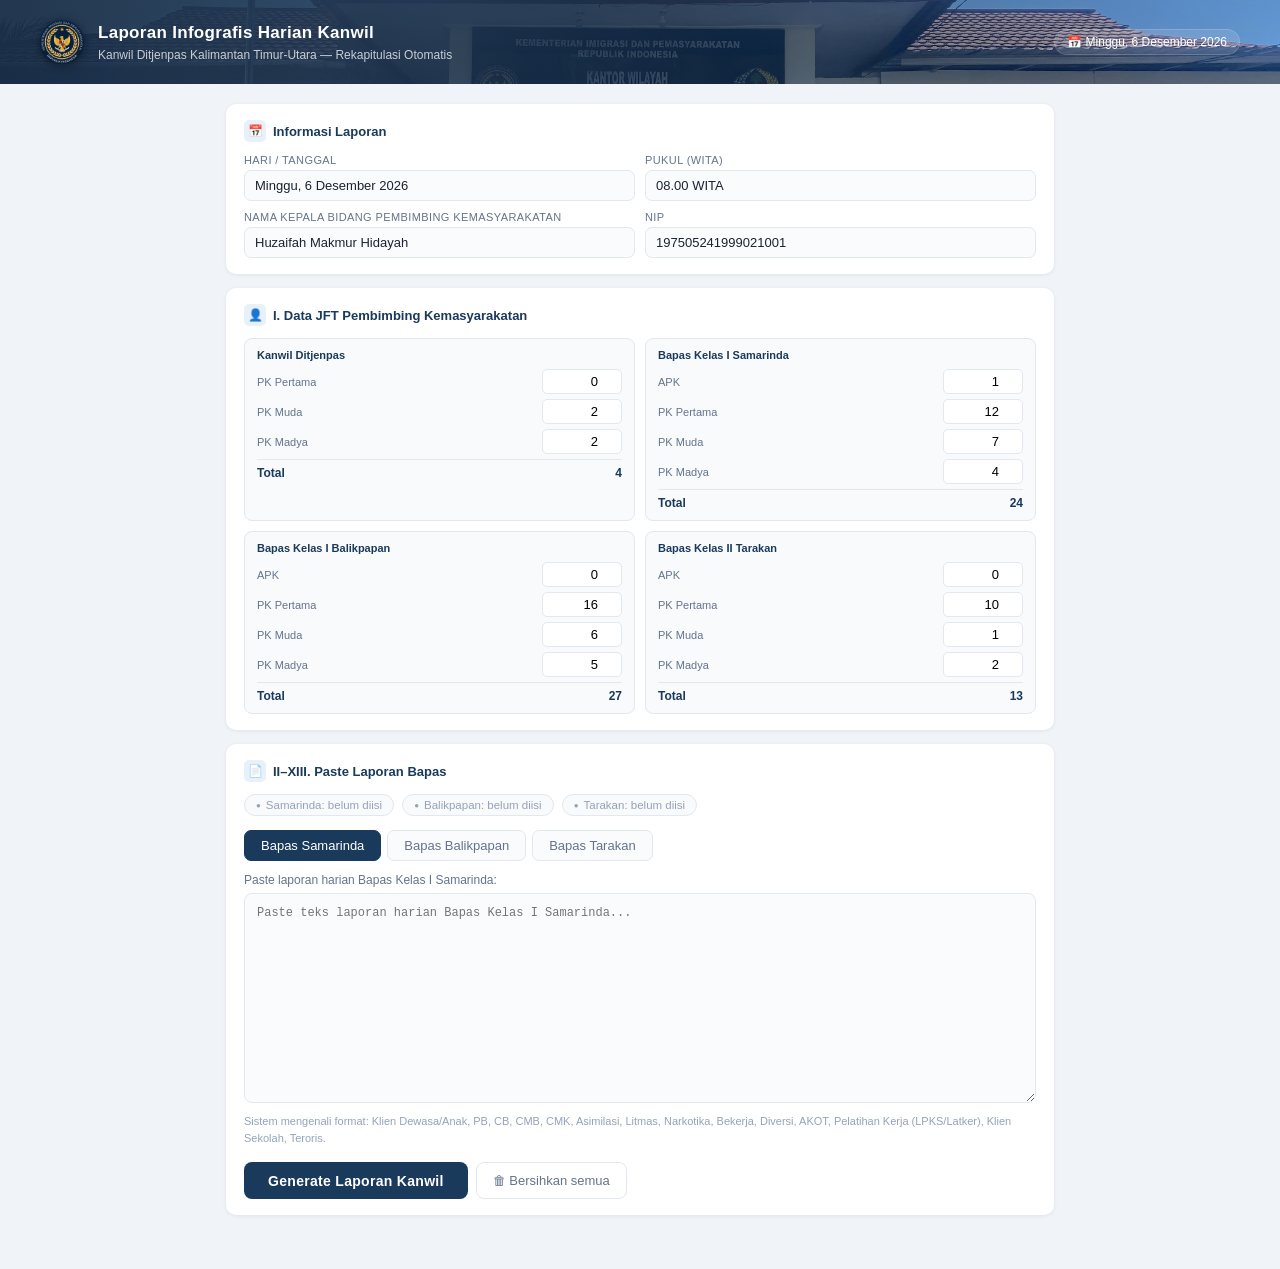
==== commit be049005: "Add files via upload" ====
--- a/index.html
+++ b/index.html
@@ -13,7 +13,7 @@
     <script>
       var CONFIG = {
         LOGO: "logo.png", // ganti nama file logo
-        FOTO_KANTOR: "foto_kanwil.jpg", // ganti nama file foto kantor
+        FOTO_KANTOR: "depan_kanwil.jpg", // ganti nama file foto kantor
       };
 
       // Inject otomatis ke CSS — tidak perlu ubah bagian lain
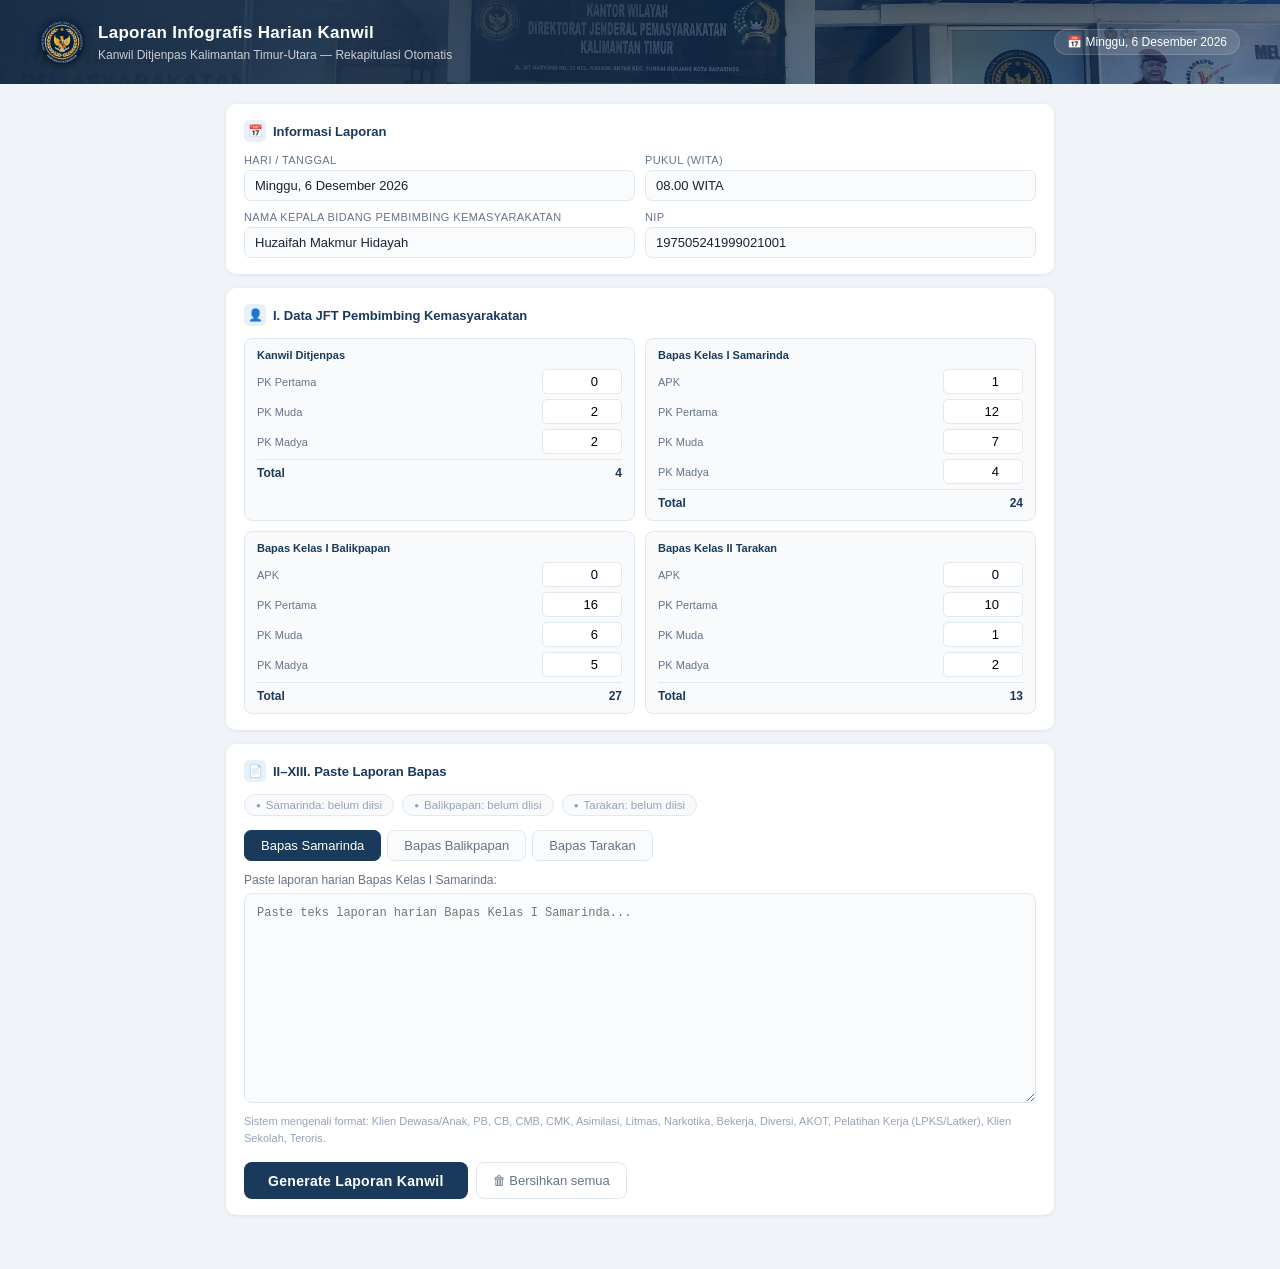
==== commit a367a608: "Add files via upload" ====
--- a/index.html
+++ b/index.html
@@ -13,7 +13,7 @@
     <script>
       var CONFIG = {
         LOGO: "logo.png", // ganti nama file logo
-        FOTO_KANTOR: "depan_kanwil.jpg", // ganti nama file foto kantor
+        FOTO_KANTOR: "foto_depan_kanwil.jpg", // ganti nama file foto kantor
       };
 
       // Inject otomatis ke CSS — tidak perlu ubah bagian lain
